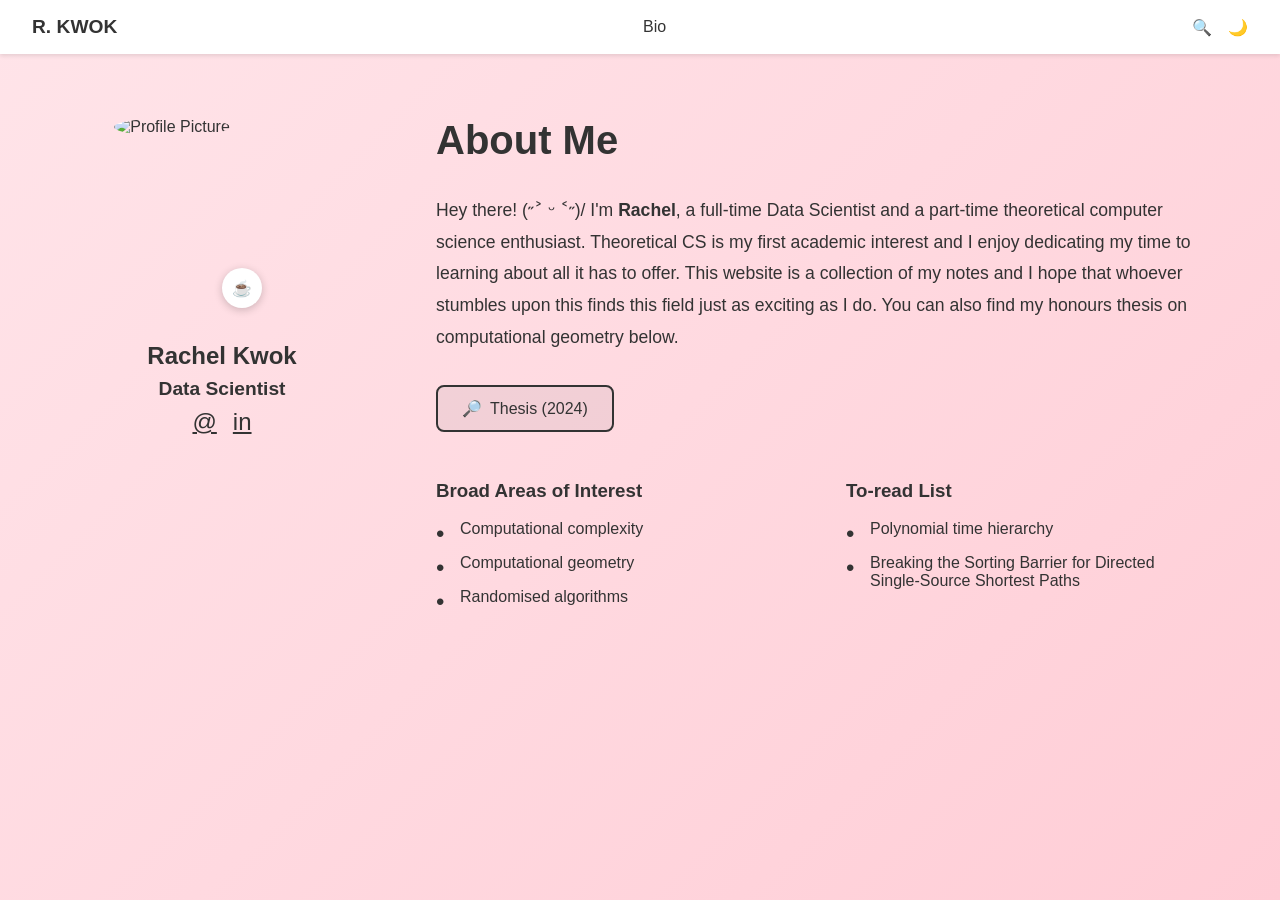
==== index.html @ 17a2dac0 "added index html" ====
<!DOCTYPE html>
<html lang="en">
<head>
    <meta charset="UTF-8">
    <meta name="viewport" content="width=device-width, initial-scale=1.0">
    <title>Academic Profile</title>
    <style>
        * {
            margin: 0;
            padding: 0;
            box-sizing: border-box;
        }

        body {
            font-family: -apple-system, BlinkMacSystemFont, 'Segoe UI', Roboto, Oxygen, Ubuntu, Cantarell, sans-serif;
            background: linear-gradient(135deg, #ffe4e9 0%, #ffd9e0 50%, #ffcdd6 100%);
            min-height: 100vh;
            color: #333;
        }

        nav {
            background: white;
            padding: 1rem 2rem;
            display: flex;
            justify-content: space-between;
            align-items: center;
            box-shadow: 0 2px 4px rgba(0,0,0,0.1);
        }

        .nav-brand {
            font-weight: bold;
            font-size: 1.2rem;
        }

        .nav-links {
            display: flex;
            gap: 2rem;
            list-style: none;
        }

        .nav-links a {
            text-decoration: none;
            color: #333;
            font-weight: 500;
        }

        .nav-icons {
            display: flex;
            gap: 1rem;
        }

        .main-content {
            max-width: 1200px;
            margin: 0 auto;
            padding: 4rem 2rem;
            display: grid;
            grid-template-columns: 300px 1fr;
            gap: 4rem;
        }

        .profile-section {
            text-align: center;
        }

        .profile-image {
            width: 200px;
            height: 200px;
            border-radius: 50%;
            margin-bottom: 1.5rem;
            position: relative;
        }

        .profile-image img {
            width: 100%;
            height: 100%;
            border-radius: 50%;
            object-fit: cover;
        }

        .profile-badge {
            position: absolute;
            bottom: 10px;
            right: 10px;
            background: white;
            width: 40px;
            height: 40px;
            border-radius: 50%;
            display: flex;
            align-items: center;
            justify-content: center;
            box-shadow: 0 2px 8px rgba(0,0,0,0.2);
        }

        .profile-name {
            font-size: 1.5rem;
            font-weight: bold;
            margin-bottom: 0.5rem;
            color: #333;
        }

        .profile-chinese {
            font-size: 1.8rem;
            margin-bottom: 1rem;
            color: #333;
        }

        .profile-title {
            font-size: 1.2rem;
            font-weight: 600;
            margin-bottom: 0.5rem;
            color: #333;
        }

        .profile-org {
            font-size: 1.1rem;
            margin-bottom: 2rem;
            color: #555;
        }

        .social-links {
            display: flex;
            gap: 1rem;
            justify-content: center;
            flex-wrap: wrap;
        }

        .social-links a {
            color: #333;
            font-size: 1.5rem;
        }

        .content-section {
            color: #333;
        }

        .content-section h1 {
            font-size: 2.5rem;
            margin-bottom: 2rem;
        }

        .bio {
            font-size: 1.1rem;
            line-height: 1.8;
            margin-bottom: 2rem;
        }

        .download-btn {
            display: inline-flex;
            align-items: center;
            gap: 0.5rem;
            background: rgba(0,0,0,0.05);
            color: #333;
            padding: 0.75rem 1.5rem;
            border-radius: 8px;
            text-decoration: none;
            border: 2px solid #333;
            font-weight: 500;
            margin-bottom: 3rem;
            transition: background 0.3s;
        }

        .download-btn:hover {
            background: rgba(0,0,0,0.1);
        }

        .info-grid {
            display: grid;
            grid-template-columns: 1fr 1fr;
            gap: 3rem;
        }

        .info-section h2 {
            font-size: 1.8rem;
            margin-bottom: 1.5rem;
        }

        .info-section ul {
            list-style: none;
        }

        .info-section li {
            margin-bottom: 1rem;
            padding-left: 1.5rem;
            position: relative;
        }

        .info-section li:before {
            content: "•";
            position: absolute;
            left: 0;
            font-size: 1.5rem;
        }

        .education-item {
            margin-bottom: 2rem;
            padding-left: 2rem;
            position: relative;
        }

        .education-item:before {
            content: "🎓";
            position: absolute;
            left: 0;
        }

        .education-degree {
            font-weight: 600;
            font-size: 1.1rem;
            margin-bottom: 0.25rem;
        }

        .education-school {
            opacity: 0.9;
        }

        @media (max-width: 768px) {
            .main-content {
                grid-template-columns: 1fr;
                gap: 2rem;
            }

            .info-grid {
                grid-template-columns: 1fr;
            }

            .nav-links {
                display: none;
            }
        }
    </style>
</head>
<body>
    <nav>
        <div class="nav-brand">R. KWOK</div>
        <ul class="nav-links">
            <li><a href="index.html">Bio</a></li> 
            <!-- <li><a href="technology.html" class="category-link">Blogs</a></li> --->
        </ul>
        <div class="nav-icons">
            <span>🔍</span>
            <span>🌙</span>
        </div>
    </nav>

    <div class="main-content">
        <div class="profile-section">
            <div class="profile-image">
                <img src=IMG_3367.png alt="Profile Picture">
                <div class="profile-badge">☕</div>
            </div>
            <div class="profile-name">Rachel Kwok</div>
            <div class="profile-title">Data Scientist</div>
            <div class="social-links">
                <a href="#">@</a>
                <a href="https://www.linkedin.com/in/rachel-kwok-9b1396202/">in</a>
            </div>
        </div>

        <div class="content-section">
            <h1>About Me</h1>
            <p class="bio">
                Hey there! (˶˃ ᵕ ˂˶)/ I'm <b>Rachel</b>, a full-time Data Scientist and a part-time theoretical computer science enthusiast.
                Theoretical CS is my first academic interest and I enjoy dedicating my time to learning about all it has to offer. 
                This website is a collection of my notes and I hope that whoever stumbles upon this finds this field just as exciting as I do.
                You can also find my honours thesis on computational geometry below.

            </p>
            <a href="thesis.pdf" class="download-btn">
                <span>🔎</span> Thesis (2024)
            </a>

            <div class="info-grid">
                <div class="info-section">
                    <h3>Broad Areas of Interest</h3>
                    <br>
                    <ul>
                        <li>Computational complexity</li>
                        <li>Computational geometry</li>
                        <li>Randomised algorithms</li>
                    </ul>
                </div>

                <div class="info-section">
                    <h3>To-read List</h3>
                    <br>
                    <ul>
                        <li>Polynomial time hierarchy</li>
                        <li>Breaking the Sorting Barrier for Directed Single-Source Shortest Paths</li>
                    </ul>
                </div>
            </div>
        </div>
    </div>
</body>
</html>
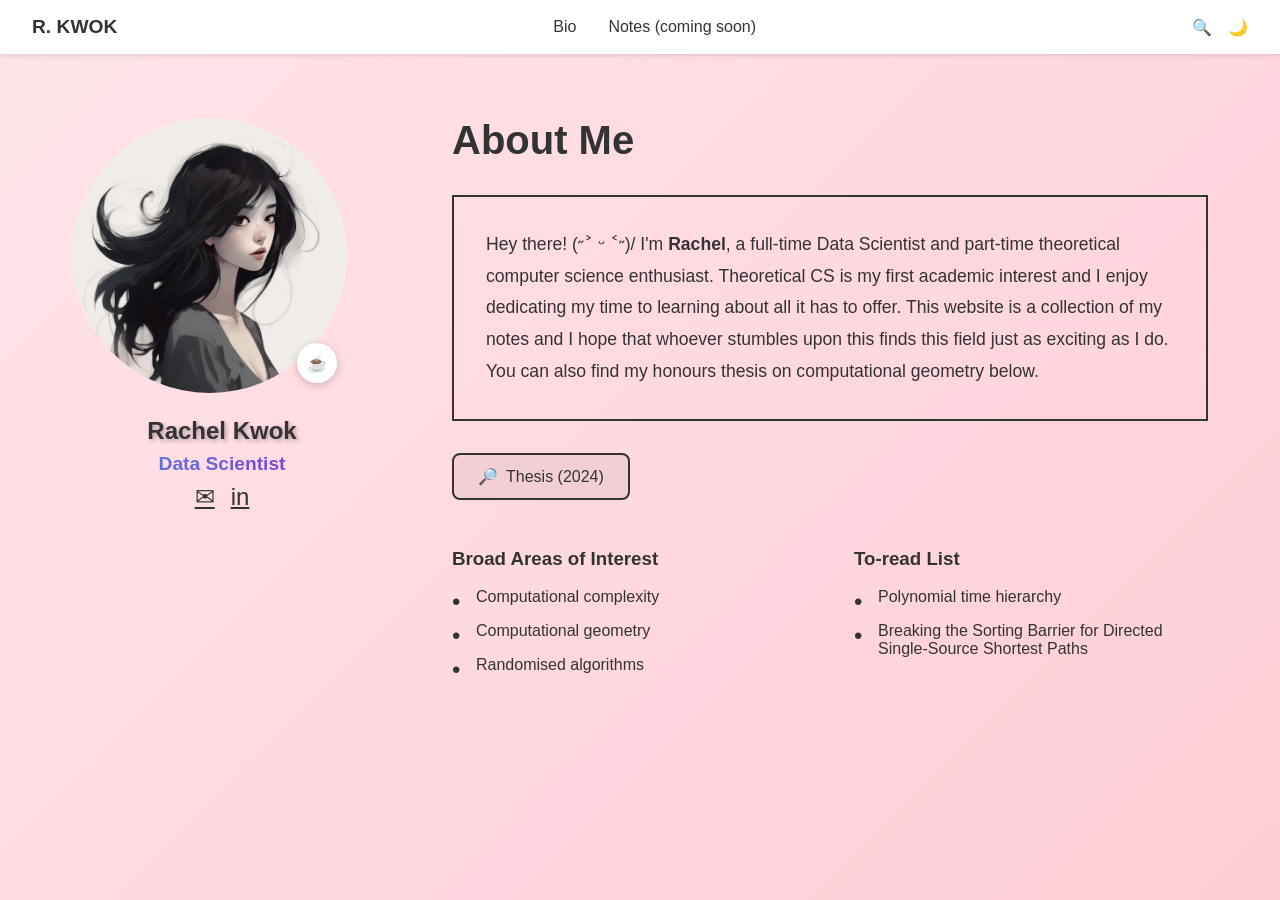
==== commit 2ad41be1: "styling" ====
--- a/index.html
+++ b/index.html
@@ -42,6 +42,11 @@
             text-decoration: none;
             color: #333;
             font-weight: 500;
+            transition: text-shadow 0.3s ease;
+        }
+
+        .nav-links a:hover {
+            text-shadow: 2px 2px 4px rgba(0, 0, 0, 0.3);
         }
 
         .nav-icons {
@@ -55,7 +60,7 @@
             padding: 4rem 2rem;
             display: grid;
             grid-template-columns: 300px 1fr;
-            gap: 4rem;
+            gap: 5rem;
         }
 
         .profile-section {
@@ -63,8 +68,8 @@
         }
 
         .profile-image {
-            width: 200px;
-            height: 200px;
+            width: 275px;
+            height: 275px;
             border-radius: 50%;
             margin-bottom: 1.5rem;
             position: relative;
@@ -96,19 +101,21 @@
             font-weight: bold;
             margin-bottom: 0.5rem;
             color: #333;
-        }
-
-        .profile-chinese {
-            font-size: 1.8rem;
-            margin-bottom: 1rem;
-            color: #333;
+            /* background: linear-gradient(90deg, #F5A9D0, #515FDB);
+            -webkit-background-clip: text;
+            -webkit-text-fill-color: transparent; 
+            background-clip: text; */
+            text-shadow: 2px 2px 4px rgba(0, 0, 0, 0.3);
         }
 
         .profile-title {
             font-size: 1.2rem;
             font-weight: 600;
             margin-bottom: 0.5rem;
-            color: #333;
+            background: linear-gradient(90deg, #4A90E2, #932BD4);
+            -webkit-background-clip: text;
+            -webkit-text-fill-color: transparent;
+            background-clip: text;
         }
 
         .profile-org {
@@ -142,6 +149,9 @@
             font-size: 1.1rem;
             line-height: 1.8;
             margin-bottom: 2rem;
+            border: 2px solid #333;
+            border-radius: 0px;
+            padding: 2rem
         }
 
         .download-btn {
@@ -191,28 +201,6 @@
             font-size: 1.5rem;
         }
 
-        .education-item {
-            margin-bottom: 2rem;
-            padding-left: 2rem;
-            position: relative;
-        }
-
-        .education-item:before {
-            content: "🎓";
-            position: absolute;
-            left: 0;
-        }
-
-        .education-degree {
-            font-weight: 600;
-            font-size: 1.1rem;
-            margin-bottom: 0.25rem;
-        }
-
-        .education-school {
-            opacity: 0.9;
-        }
-
         @media (max-width: 768px) {
             .main-content {
                 grid-template-columns: 1fr;
@@ -234,6 +222,7 @@
         <div class="nav-brand">R. KWOK</div>
         <ul class="nav-links">
             <li><a href="index.html">Bio</a></li> 
+            <li><a href="#">Notes (coming soon)</a></li> 
             <!-- <li><a href="technology.html" class="category-link">Blogs</a></li> --->
         </ul>
         <div class="nav-icons">
@@ -245,13 +234,13 @@
     <div class="main-content">
         <div class="profile-section">
             <div class="profile-image">
-                <img src=IMG_3367.png alt="Profile Picture">
+                <img src="display.jpg" alt="Profile Picture">
                 <div class="profile-badge">☕</div>
             </div>
             <div class="profile-name">Rachel Kwok</div>
             <div class="profile-title">Data Scientist</div>
             <div class="social-links">
-                <a href="#">@</a>
+                <a href="mailto:rachelk@canva.com">✉</a>
                 <a href="https://www.linkedin.com/in/rachel-kwok-9b1396202/">in</a>
             </div>
         </div>
@@ -259,7 +248,7 @@
         <div class="content-section">
             <h1>About Me</h1>
             <p class="bio">
-                Hey there! (˶˃ ᵕ ˂˶)/ I'm <b>Rachel</b>, a full-time Data Scientist and a part-time theoretical computer science enthusiast.
+                Hey there! (˶˃ ᵕ ˂˶)/ I'm <b>Rachel</b>, a full-time Data Scientist and part-time theoretical computer science enthusiast.
                 Theoretical CS is my first academic interest and I enjoy dedicating my time to learning about all it has to offer. 
                 This website is a collection of my notes and I hope that whoever stumbles upon this finds this field just as exciting as I do.
                 You can also find my honours thesis on computational geometry below.
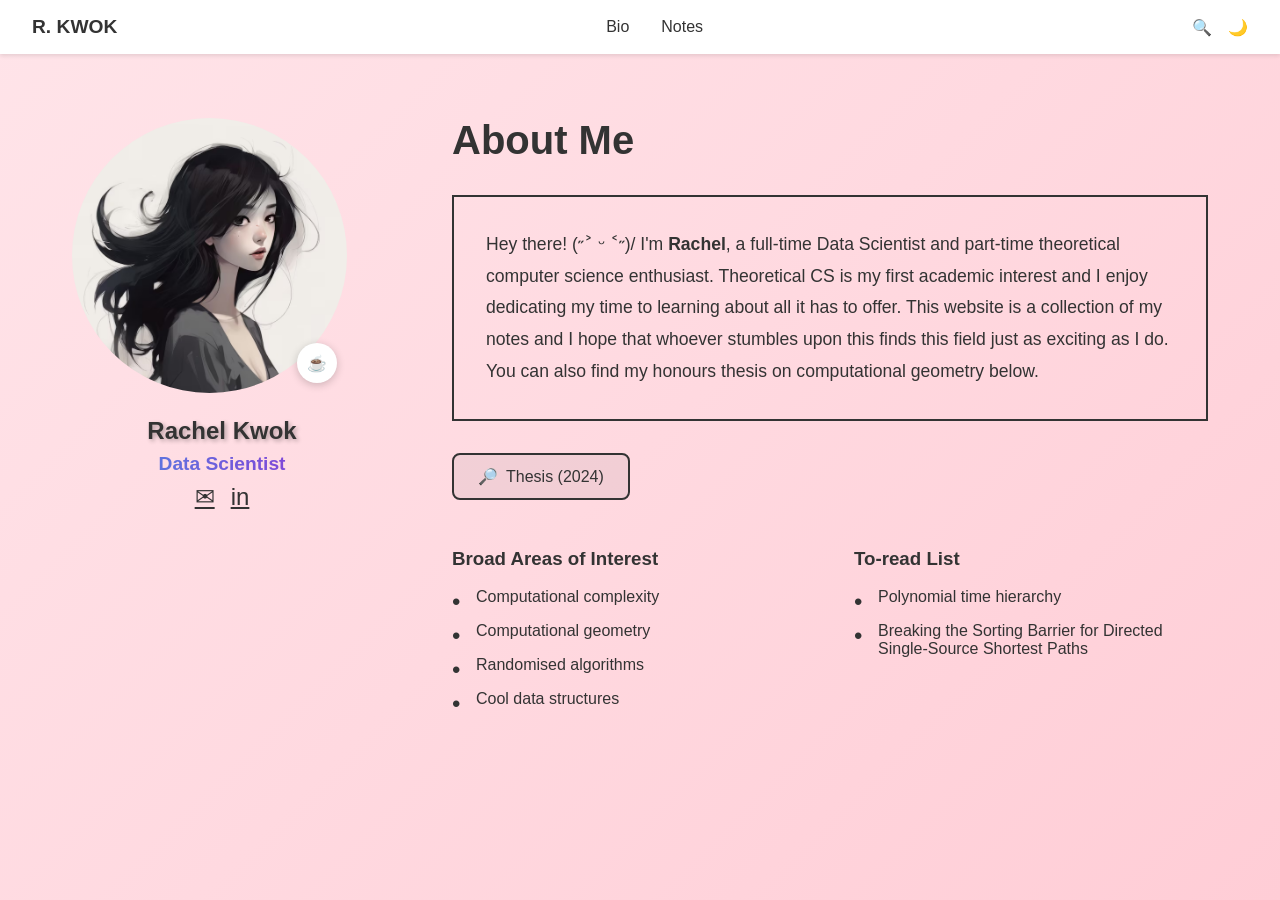
==== commit ae4cd639: "blog page + wip coNP" ====
--- a/index.html
+++ b/index.html
@@ -3,7 +3,7 @@
 <head>
     <meta charset="UTF-8">
     <meta name="viewport" content="width=device-width, initial-scale=1.0">
-    <title>Academic Profile</title>
+    <title>Rachel's Blog</title>
     <style>
         * {
             margin: 0;
@@ -222,7 +222,7 @@
         <div class="nav-brand">R. KWOK</div>
         <ul class="nav-links">
             <li><a href="index.html">Bio</a></li> 
-            <li><a href="#">Notes (coming soon)</a></li> 
+            <li><a href="blog.html">Notes</a></li> 
             <!-- <li><a href="technology.html" class="category-link">Blogs</a></li> --->
         </ul>
         <div class="nav-icons">
@@ -266,6 +266,7 @@
                         <li>Computational complexity</li>
                         <li>Computational geometry</li>
                         <li>Randomised algorithms</li>
+                        <li>Cool data structures</li>
                     </ul>
                 </div>
 
